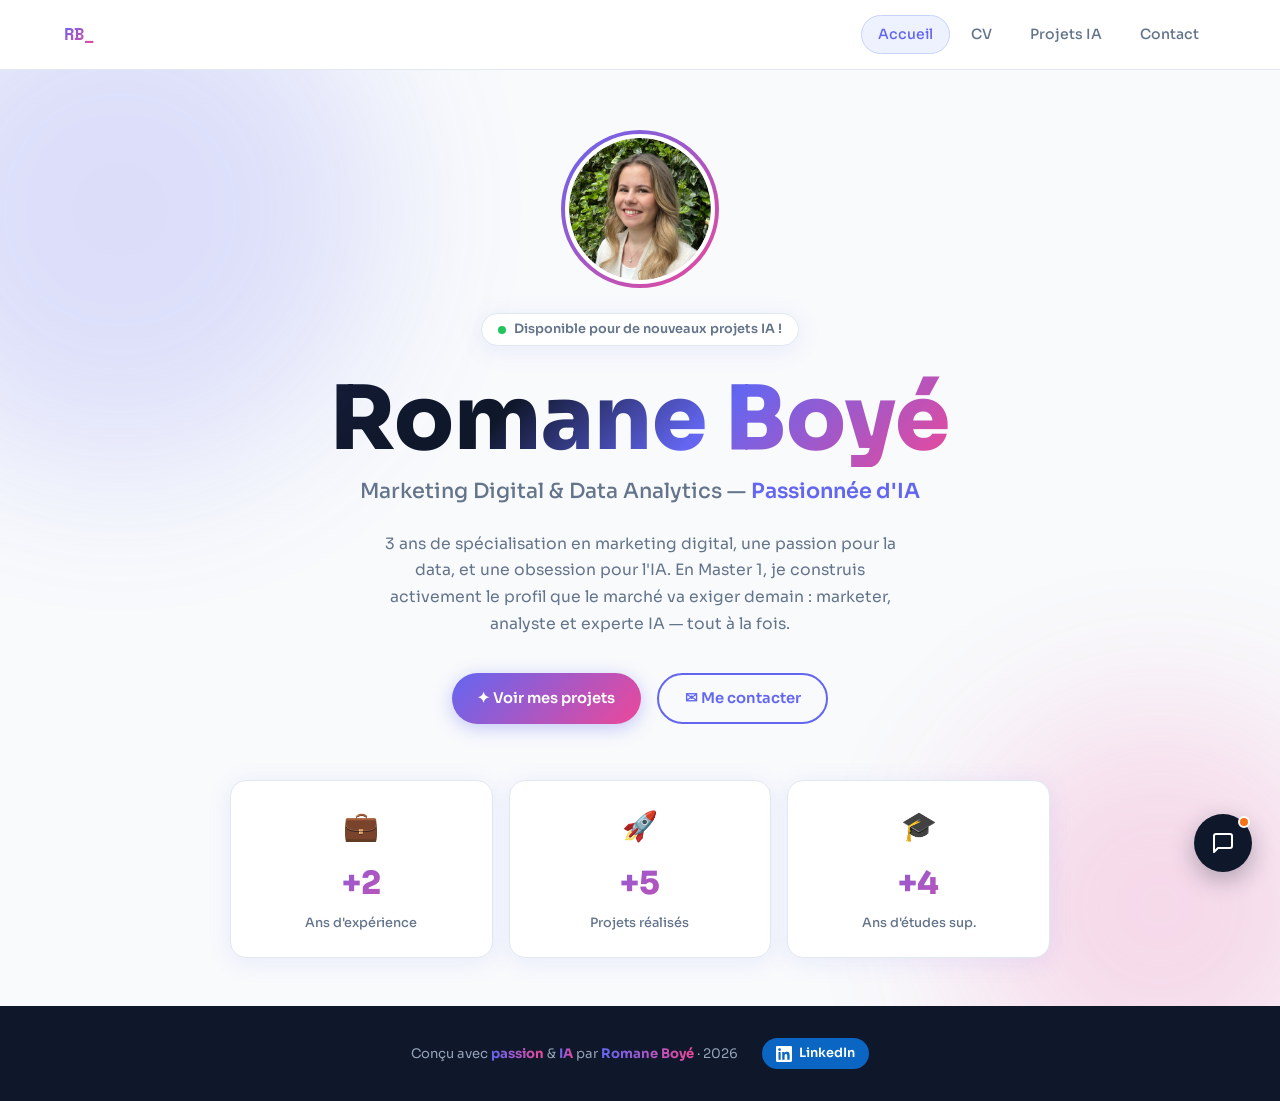
==== index.html @ adb9bcd5 "chatboat" ====
<!DOCTYPE html>
<html lang="fr">
<head>
  <meta charset="UTF-8" />
  <meta name="viewport" content="width=device-width, initial-scale=1.0" />
  <title>Romane Boyé — Accueil</title>

  <!-- ✅ Polices Google Fonts -->
  <link href="https://fonts.googleapis.com/css2?family=Sora:wght@300;400;500;600;700;800&family=Space+Mono:wght@400;700&display=swap" rel="stylesheet" />

  <!-- ✅ Feuille de styles partagée entre toutes les pages -->
  <link rel="stylesheet" href="style.css" />
</head>

<body>

  <nav>
    <a href="index.html" class="nav-logo">RB_</a>
    <ul class="nav-links">
      <li><a href="index.html"   class="active">Accueil</a></li>
      <li><a href="cv.html">CV</a></li>
      <li><a href="projets.html">Projets IA</a></li>
      <li><a href="contact.html">Contact</a></li>
    </ul>
  </nav>

  <main>
    <div class="hero">

      <div class="hero-avatar">
        <div class="hero-avatar-inner">
          <img src="photo_romane_boye.jpg" alt="Photo de Romane Boyé"
               onerror="this.style.display='none';this.nextElementSibling.style.display='flex';"
               onload="this.nextElementSibling.style.display='none';" />
          <div class="hero-avatar-placeholder">
            <span class="placeholder-icon">🧑‍💻</span>
            <span>Ta photo ici</span>
          </div>
        </div>
      </div>

      <div class="hero-pill">
        <span class="dot"></span>
        Disponible pour de nouveaux projets IA !
      </div>

      <h1 class="hero-name">Romane Boyé</h1>

      <p class="hero-role">
        Marketing Digital & Data Analytics —
        <span>Passionnée d'IA</span>
      </p>

      <p class="hero-desc">
        3 ans de spécialisation en marketing digital, une passion 
        pour la data, et une obsession pour l'IA. En Master 1, je 
        construis activement le profil que le marché va exiger demain : 
        marketer, analyste et experte IA — tout à la fois.
      </p>

      <div class="hero-btns">
        <a href="projets.html" class="btn btn-primary">✦ Voir mes projets</a>
        <a href="contact.html" class="btn btn-outline">✉ Me contacter</a>
      </div>

      <div class="stats-grid">

        <a href="cv.html" class="stat-card">
          <span class="stat-icon">💼</span>
          <span class="stat-value">+2</span>
          <span class="stat-label">Ans d'expérience</span>
        </a>

        <a href="projets.html" class="stat-card">
          <span class="stat-icon">🚀</span>
          <span class="stat-value">+5</span>
          <span class="stat-label">Projets réalisés</span>
        </a>

        <a href="cv.html" class="stat-card">
          <span class="stat-icon">🎓</span>
          <span class="stat-value">+4</span>
          <span class="stat-label">Ans d'études sup.</span>
        </a>

      </div>
    </div>
  </main>

  <footer>
    <div class="footer-inner">
      <p class="footer-text">
        Conçu avec <span>passion</span> & <span>IA</span> par <span>Romane Boyé</span> · 2026
      </p>
      <a href="https://www.linkedin.com/in/romane-boye/" target="_blank" class="footer-linkedin">
        <svg xmlns="http://www.w3.org/2000/svg" width="16" height="16" fill="currentColor" viewBox="0 0 24 24">
          <path d="M20.45 20.45h-3.554v-5.57c0-1.328-.025-3.037-1.85-3.037-1.852 0-2.135 1.446-2.135 2.94v5.667H9.357V9h3.414v1.561h.048c.476-.9 1.637-1.85 3.368-1.85 3.6 0 4.267 2.37 4.267 5.455v6.284zM5.337 7.433a2.062 2.062 0 1 1 0-4.124 2.062 2.062 0 0 1 0 4.124zM6.956 20.45H3.714V9h3.242v11.45zM22.225 0H1.771C.792 0 0 .774 0 1.729v20.542C0 23.227.792 24 1.771 24h20.451C23.2 24 24 23.227 24 22.271V1.729C24 .774 23.2 0 22.222 0h.003z"/>
        </svg>
        LinkedIn
      </a>
    </div>
  </footer>

  <!-- ============================================================
       CHATBOT FAQ — Romane Boyé
       ============================================================ -->
  <link href="https://fonts.googleapis.com/css2?family=Syne:wght@400;600;700&family=DM+Sans:ital,wght@0,300;0,400;0,500;1,300&display=swap" rel="stylesheet">

  <button id="chat-toggle" aria-label="Ouvrir le chat">
    <svg id="icon-chat" xmlns="http://www.w3.org/2000/svg" width="24" height="24" viewBox="0 0 24 24" fill="none" stroke="currentColor" stroke-width="2" stroke-linecap="round" stroke-linejoin="round">
      <path d="M21 15a2 2 0 0 1-2 2H7l-4 4V5a2 2 0 0 1 2-2h14a2 2 0 0 1 2 2z"/>
    </svg>
    <svg id="icon-close" xmlns="http://www.w3.org/2000/svg" width="24" height="24" viewBox="0 0 24 24" fill="none" stroke="currentColor" stroke-width="2" stroke-linecap="round" stroke-linejoin="round" style="display:none">
      <line x1="18" y1="6" x2="6" y2="18"/><line x1="6" y1="6" x2="18" y2="18"/>
    </svg>
  </button>

  <div id="chat-window" aria-live="polite">
    <div id="chat-header">
      <div id="chat-avatar">RB</div>
      <div>
        <div id="chat-name">Assistante de Romane</div>
        <div id="chat-status"><span id="status-dot"></span> Disponible</div>
      </div>
    </div>

    <div id="chat-messages">
      <div class="msg bot">
        <div class="bubble">Bonjour 👋 Je suis l'assistante IA de <strong>Romane Boyé</strong>.<br>Pose-moi tes questions sur son parcours, ses compétences ou ses projets !</div>
      </div>
      <div id="suggestions">
        <button class="suggest" onclick="sendSuggestion(this)">Quelles sont ses compétences ?</button>
        <button class="suggest" onclick="sendSuggestion(this)">Quels projets a-t-elle réalisés ?</button>
        <button class="suggest" onclick="sendSuggestion(this)">Est-elle disponible ?</button>
      </div>
    </div>

    <div id="chat-input-area">
      <input id="chat-input" type="text" placeholder="Pose ta question…" autocomplete="off" />
      <button id="send-btn" onclick="sendMessage()">
        <svg xmlns="http://www.w3.org/2000/svg" width="18" height="18" viewBox="0 0 24 24" fill="none" stroke="currentColor" stroke-width="2.5" stroke-linecap="round" stroke-linejoin="round">
          <line x1="22" y1="2" x2="11" y2="13"/><polygon points="22 2 15 22 11 13 2 9 22 2"/>
        </svg>
      </button>
    </div>
  </div>

  <style>
    :root {
      --chat-accent: #0f172a;
      --chat-accent2: #f97316;
      --chat-bg: #ffffff;
      --chat-surface: #f8fafc;
      --chat-border: #e2e8f0;
      --chat-text: #0f172a;
      --chat-muted: #64748b;
      --chat-bot-bubble: #f1f5f9;
      --chat-user-bubble: #0f172a;
      --chat-user-text: #ffffff;
      --chat-shadow: 0 25px 60px rgba(15,23,42,0.15), 0 8px 20px rgba(15,23,42,0.08);
      --chat-radius: 20px;
      --font-display: 'Syne', sans-serif;
      --font-body: 'DM Sans', sans-serif;
    }

    #chat-toggle {
      position: fixed;
      bottom: 28px;
      right: 28px;
      width: 58px;
      height: 58px;
      border-radius: 50%;
      background: var(--chat-accent);
      color: white;
      border: none;
      cursor: pointer;
      display: flex;
      align-items: center;
      justify-content: center;
      box-shadow: 0 8px 25px rgba(15,23,42,0.3);
      z-index: 9998;
      transition: transform 0.3s cubic-bezier(0.34,1.56,0.64,1), box-shadow 0.3s ease;
    }
    #chat-toggle:hover { transform: scale(1.1); box-shadow: 0 12px 35px rgba(15,23,42,0.4); }
    #chat-toggle::after {
      content: '';
      position: absolute;
      width: 12px;
      height: 12px;
      background: var(--chat-accent2);
      border-radius: 50%;
      top: 2px;
      right: 2px;
      border: 2px solid white;
      animation: pulse-dot 2s infinite;
    }
    @keyframes pulse-dot {
      0%, 100% { transform: scale(1); opacity: 1; }
      50% { transform: scale(1.3); opacity: 0.7; }
    }

    #chat-window {
      position: fixed;
      bottom: 100px;
      right: 28px;
      width: 370px;
      max-height: 560px;
      background: var(--chat-bg);
      border-radius: var(--chat-radius);
      box-shadow: var(--chat-shadow);
      display: flex;
      flex-direction: column;
      z-index: 9999;
      border: 1px solid var(--chat-border);
      font-family: var(--font-body);
      overflow: hidden;
      transform: scale(0.85) translateY(20px);
      opacity: 0;
      pointer-events: none;
      transition: transform 0.35s cubic-bezier(0.34,1.56,0.64,1), opacity 0.25s ease;
      transform-origin: bottom right;
    }
    #chat-window.open { transform: scale(1) translateY(0); opacity: 1; pointer-events: all; }

    #chat-header {
      background: var(--chat-accent);
      color: white;
      padding: 16px 20px;
      display: flex;
      align-items: center;
      gap: 12px;
      flex-shrink: 0;
    }
    #chat-avatar {
      width: 40px;
      height: 40px;
      background: var(--chat-accent2);
      border-radius: 12px;
      display: flex;
      align-items: center;
      justify-content: center;
      font-size: 13px;
      font-family: var(--font-display);
      font-weight: 700;
      flex-shrink: 0;
      letter-spacing: 0.05em;
    }
    #chat-name { font-family: var(--font-display); font-weight: 600; font-size: 15px; }
    #chat-status { font-size: 12px; opacity: 0.75; display: flex; align-items: center; gap: 5px; font-weight: 300; }
    #status-dot { width: 7px; height: 7px; background: #4ade80; border-radius: 50%; display: inline-block; animation: pulse-dot 2s infinite; }

    #chat-messages {
      flex: 1;
      overflow-y: auto;
      padding: 20px 16px 12px;
      display: flex;
      flex-direction: column;
      gap: 10px;
      scroll-behavior: smooth;
    }
    #chat-messages::-webkit-scrollbar { width: 4px; }
    #chat-messages::-webkit-scrollbar-thumb { background: var(--chat-border); border-radius: 4px; }

    .msg { display: flex; }
    .msg.bot { justify-content: flex-start; }
    .msg.user { justify-content: flex-end; }

    .bubble {
      max-width: 82%;
      padding: 11px 15px;
      border-radius: 16px;
      font-size: 14px;
      line-height: 1.55;
      animation: bubble-in 0.3s cubic-bezier(0.34,1.56,0.64,1);
    }
    @keyframes bubble-in {
      from { transform: scale(0.8) translateY(8px); opacity: 0; }
      to { transform: scale(1) translateY(0); opacity: 1; }
    }
    .msg.bot .bubble { background: var(--chat-bot-bubble); color: var(--chat-text); border-bottom-left-radius: 4px; }
    .msg.user .bubble { background: var(--chat-user-bubble); color: var(--chat-user-text); border-bottom-right-radius: 4px; }

    .typing-bubble { display: flex; gap: 5px; padding: 14px 16px; align-items: center; }
    .typing-bubble span { width: 7px; height: 7px; background: var(--chat-muted); border-radius: 50%; animation: typing 1.2s infinite; }
    .typing-bubble span:nth-child(2) { animation-delay: 0.2s; }
    .typing-bubble span:nth-child(3) { animation-delay: 0.4s; }
    @keyframes typing {
      0%, 60%, 100% { transform: translateY(0); opacity: 0.4; }
      30% { transform: translateY(-6px); opacity: 1; }
    }

    #suggestions { display: flex; flex-wrap: wrap; gap: 7px; margin-top: 4px; }
    .suggest {
      background: white;
      border: 1.5px solid var(--chat-border);
      color: var(--chat-text);
      padding: 7px 13px;
      border-radius: 20px;
      font-size: 12.5px;
      font-family: var(--font-body);
      cursor: pointer;
      transition: all 0.2s ease;
      font-weight: 500;
    }
    .suggest:hover { border-color: var(--chat-accent); background: var(--chat-accent); color: white; transform: translateY(-1px); }

    #chat-input-area {
      padding: 12px 14px;
      border-top: 1px solid var(--chat-border);
      display: flex;
      gap: 8px;
      align-items: center;
      background: var(--chat-bg);
      flex-shrink: 0;
    }
    #chat-input {
      flex: 1;
      border: 1.5px solid var(--chat-border);
      border-radius: 12px;
      padding: 10px 14px;
      font-size: 14px;
      font-family: var(--font-body);
      color: var(--chat-text);
      background: var(--chat-surface);
      outline: none;
      transition: border-color 0.2s;
    }
    #chat-input:focus { border-color: var(--chat-accent); background: white; }
    #chat-input::placeholder { color: var(--chat-muted); }

    #send-btn {
      width: 40px;
      height: 40px;
      background: var(--chat-accent);
      color: white;
      border: none;
      border-radius: 12px;
      cursor: pointer;
      display: flex;
      align-items: center;
      justify-content: center;
      flex-shrink: 0;
      transition: background 0.2s, transform 0.15s;
    }
    #send-btn:hover { background: #1e293b; transform: scale(1.05); }
    #send-btn:disabled { background: var(--chat-border); cursor: not-allowed; transform: none; }

    @media (max-width: 420px) {
      #chat-window { width: calc(100vw - 24px); right: 12px; bottom: 90px; }
      #chat-toggle { right: 16px; bottom: 16px; }
    }
  </style>

  <script>
    // ⚙️ Remplace par ton URL Vercel après déploiement
    const API_URL = 'portfolio-chatbot-8yw6e07si-romaneboyes-projects.vercel.app/api/chat';

    const toggle = document.getElementById('chat-toggle');
    const chatWindow = document.getElementById('chat-window');
    const iconChat = document.getElementById('icon-chat');
    const iconClose = document.getElementById('icon-close');
    const input = document.getElementById('chat-input');
    const sendBtn = document.getElementById('send-btn');
    const messages = document.getElementById('chat-messages');

    toggle.addEventListener('click', () => {
      chatWindow.classList.toggle('open');
      const isOpen = chatWindow.classList.contains('open');
      iconChat.style.display = isOpen ? 'none' : 'block';
      iconClose.style.display = isOpen ? 'block' : 'none';
      if (isOpen) setTimeout(() => input.focus(), 300);
    });

    input.addEventListener('keydown', e => { if (e.key === 'Enter' && !e.shiftKey) sendMessage(); });

    function sendSuggestion(btn) {
      input.value = btn.textContent;
      document.getElementById('suggestions').remove();
      sendMessage();
    }

    function addMessage(text, role) {
      const div = document.createElement('div');
      div.className = `msg ${role}`;
      const bubble = document.createElement('div');
      bubble.className = 'bubble';
      bubble.innerHTML = text;
      div.appendChild(bubble);
      messages.appendChild(div);
      messages.scrollTop = messages.scrollHeight;
    }

    function showTyping() {
      const div = document.createElement('div');
      div.className = 'msg bot';
      div.id = 'typing-indicator';
      div.innerHTML = `<div class="bubble typing-bubble"><span></span><span></span><span></span></div>`;
      messages.appendChild(div);
      messages.scrollTop = messages.scrollHeight;
    }

    function removeTyping() {
      const t = document.getElementById('typing-indicator');
      if (t) t.remove();
    }

    async function sendMessage() {
      const text = input.value.trim();
      if (!text) return;
      addMessage(text, 'user');
      input.value = '';
      sendBtn.disabled = true;
      showTyping();

      try {
        const res = await fetch(API_URL, {
          method: 'POST',
          headers: { 'Content-Type': 'application/json' },
          body: JSON.stringify({ message: text })
        });
        const data = await res.json();
        removeTyping();
        addMessage(data.reply || "Désolée, une erreur s'est produite.", 'bot');
      } catch (err) {
        removeTyping();
        addMessage("Impossible de me connecter pour l'instant 🙏", 'bot');
      }

      sendBtn.disabled = false;
      input.focus();
    }
  </script>

</body>
</html>
---- style.css ----
/* ============================================================
   style.css — Feuille de styles partagée entre toutes les pages
   Importée via <link rel="stylesheet" href="style.css"> dans chaque HTML
   ============================================================ */

/* ── VARIABLES ── */
:root {
  --indigo:      #6366f1;
  --indigo-dark: #4f46e5;
  --pink:        #ec4899;
  --pink-light:  #f9a8d4;
  --bg:          #f8fafc;
  --bg-card:     #ffffff;
  --text:        #0f172a;
  --text-muted:  #64748b;
  --border:      #e2e8f0;
  --radius:      16px;
  --shadow:      0 4px 24px rgba(99,102,241,.10);
  --shadow-hover:0 12px 40px rgba(99,102,241,.22);
  --font:        'Sora', sans-serif;
  --font-mono:   'Space Mono', monospace;
  --nav-h:       70px;
}

/* ── RESET & BASE ── */
*, *::before, *::after { box-sizing: border-box; margin: 0; padding: 0; }
html { scroll-behavior: smooth; }
body {
  font-family: var(--font);
  background: var(--bg);
  color: var(--text);
  line-height: 1.6;
  overflow-x: hidden;
  padding-top: var(--nav-h); /* Compense la nav fixe */
}

/* ── ANIMATION D'ENTRÉE ── */
@keyframes fadeIn {
  from { opacity: 0; transform: translateY(14px); }
  to   { opacity: 1; transform: translateY(0); }
}
main { animation: fadeIn .45s ease; }

/* ── NAVIGATION FIXE ──
   La même nav est copiée dans chaque page HTML.
   Le lien actif est marqué avec class="active" dans chaque fichier. */
nav {
  position: fixed;
  top: 0; left: 0; right: 0;
  height: var(--nav-h);
  background: rgba(255,255,255,.92);
  backdrop-filter: blur(18px);
  border-bottom: 1px solid var(--border);
  z-index: 1000;
  display: flex;
  align-items: center;
  justify-content: space-between;
  padding: 0 clamp(1rem, 5vw, 4rem);
  gap: 1rem;
}

.nav-logo {
  font-family: var(--font-mono);
  font-weight: 700;
  font-size: 1.05rem;
  background: linear-gradient(135deg, var(--indigo), var(--pink));
  -webkit-background-clip: text;
  -webkit-text-fill-color: transparent;
  background-clip: text;
  white-space: nowrap;
  text-decoration: none;
}

.nav-links {
  display: flex;
  gap: .25rem;
  list-style: none;
  flex-wrap: wrap;
}

.nav-links a {
  display: block;
  padding: .45rem 1rem;
  border-radius: 50px;
  font-size: .88rem;
  font-weight: 500;
  color: var(--text-muted);
  text-decoration: none;
  transition: all .25s ease;
  border: 1.5px solid transparent;
}
.nav-links a:hover,
.nav-links a.active {
  color: var(--indigo);
  background: #eef2ff;
  border-color: #c7d2fe;
}

/* ── UTILITAIRES COMMUNS ── */
.container {
  max-width: 1100px;
  margin: 0 auto;
  padding: 0 clamp(1rem, 4vw, 2rem);
}

.section-title {
  font-size: clamp(1.8rem, 4vw, 2.6rem);
  font-weight: 800;
  text-align: center;
  margin-bottom: .6rem;
  background: linear-gradient(135deg, var(--text) 40%, var(--indigo));
  -webkit-background-clip: text;
  -webkit-text-fill-color: transparent;
  background-clip: text;
}

.section-subtitle {
  text-align: center;
  color: var(--text-muted);
  font-size: 1rem;
  margin-bottom: 3rem;
}

/* En-tête de page (CV, Projets, Contact) */
.page-header {
  background: linear-gradient(135deg, #eef2ff 0%, #fdf2f8 100%);
  padding: 3.5rem 1.5rem 3rem;
  text-align: center;
  border-bottom: 1px solid var(--border);
}

/* ── BADGES ── */
.badge {
  display: inline-block;
  padding: .25rem .75rem;
  border-radius: 50px;
  font-size: .75rem;
  font-weight: 600;
  letter-spacing: .03em;
}
.badge-indigo { background: #eef2ff; color: var(--indigo); }
.badge-pink   { background: #fdf2f8; color: var(--pink);   }
.badge-green  { background: #f0fdf4; color: #16a34a;       }
.badge-orange { background: #fff7ed; color: #ea580c;       }
.badge-teal   { background: #f0fdfa; color: #0d9488;       }
.badge-purple { background: #faf5ff; color: #9333ea;       }

/* ── BOUTONS ── */
.btn {
  display: inline-flex;
  align-items: center;
  gap: .5rem;
  padding: .75rem 1.6rem;
  border-radius: 50px;
  font-family: var(--font);
  font-size: .92rem;
  font-weight: 600;
  text-decoration: none;
  cursor: pointer;
  transition: all .28s ease;
  border: none;
}
.btn-primary {
  background: linear-gradient(135deg, var(--indigo), var(--pink));
  color: #fff;
  box-shadow: 0 4px 18px rgba(99,102,241,.35);
}
.btn-primary:hover {
  transform: translateY(-2px);
  box-shadow: 0 8px 28px rgba(99,102,241,.45);
}
.btn-outline {
  background: transparent;
  color: var(--indigo);
  border: 2px solid var(--indigo);
}
.btn-outline:hover {
  background: var(--indigo);
  color: #fff;
  transform: translateY(-2px);
}

/* ── FOOTER ── */
footer {
  background: var(--text);
  color: #94a3b8;
  text-align: center;
  padding: 2rem 1.5rem;
  font-size: .82rem;
  margin-top: 0;
}

.footer-inner {
  display: flex;
  align-items: center;
  justify-content: center;
  gap: 1.5rem;
  flex-wrap: wrap;
}

.footer-text span {
  background: linear-gradient(90deg, var(--indigo), var(--pink));
  -webkit-background-clip: text;
  -webkit-text-fill-color: transparent;
  background-clip: text;
  font-weight: 700;
}

.footer-linkedin {
  display: inline-flex;
  align-items: center;
  gap: .4rem;
  color: #fff;
  background: #0a66c2;
  padding: .35rem .9rem;
  border-radius: 50px;
  text-decoration: none;
  font-weight: 600;
  font-size: .8rem;
  transition: opacity .2s, transform .2s;
}
.footer-linkedin:hover {
  opacity: .85;
  transform: translateY(-2px);
}

/* ── RESPONSIVE MOBILE ── */
@media (max-width: 600px) {
  .nav-logo { font-size: .9rem; }
  .nav-links a { padding: .4rem .65rem; font-size: .8rem; }
}


/* ============================================================
   STYLES SPÉCIFIQUES — PAGE ACCUEIL
   ============================================================ */

/* Section hero principale */
.hero {
  min-height: calc(100vh - var(--nav-h));
  display: flex;
  flex-direction: column;
  justify-content: center;
  align-items: center;
  text-align: center;
  padding: 4rem 1.5rem 3rem;
  position: relative;
  overflow: hidden;
}

/* Blobs de fond */
.hero::before, .hero::after {
  content: '';
  position: absolute;
  border-radius: 50%;
  filter: blur(80px);
  opacity: .18;
  pointer-events: none;
}
.hero::before {
  width: 520px; height: 520px;
  background: var(--indigo);
  top: -120px; left: -140px;
}
.hero::after {
  width: 400px; height: 400px;
  background: var(--pink);
  bottom: -100px; right: -80px;
}

/* Photo de profil */
.hero-avatar {
  position: relative;
  width: 150px; height: 150px;
  margin-bottom: 1.8rem;
}
.hero-avatar::before {
  content: '';
  position: absolute;
  inset: -4px;
  border-radius: 50%;
  background: linear-gradient(135deg, var(--indigo), var(--pink), var(--indigo));
  background-size: 200% 200%;
  animation: rotateGrad 4s linear infinite;
  z-index: 0;
}
@keyframes rotateGrad {
  0%   { background-position: 0% 50%; }
  50%  { background-position: 100% 50%; }
  100% { background-position: 0% 50%; }
}
.hero-avatar-inner {
  position: relative;
  width: 100%; height: 100%;
  border-radius: 50%;
  overflow: hidden;
  border: 4px solid #fff;
  z-index: 1;
  background: linear-gradient(135deg, #eef2ff, #fdf2f8);
  display: flex;
  align-items: center;
  justify-content: center;
}
.hero-avatar-inner img {
  width: 100%; height: 100%;
  object-fit: cover;
  border-radius: 50%;
}
.hero-avatar-placeholder {
  display: flex;
  flex-direction: column;
  align-items: center;
  justify-content: center;
  gap: .3rem;
  color: var(--text-muted);
  font-size: .72rem;
  font-weight: 600;
  text-align: center;
  padding: .5rem;
  pointer-events: none;
}
.hero-avatar-placeholder .placeholder-icon { font-size: 2.4rem; display: block; }

/* Pill disponibilité */
.hero-pill {
  display: inline-flex;
  align-items: center;
  gap: .5rem;
  background: #fff;
  border: 1.5px solid var(--border);
  border-radius: 50px;
  padding: .35rem 1rem;
  font-size: .8rem;
  font-weight: 600;
  color: var(--text-muted);
  margin-bottom: 1.6rem;
  box-shadow: var(--shadow);
}
.hero-pill .dot {
  width: 8px; height: 8px;
  border-radius: 50%;
  background: #22c55e;
  animation: pulse 2s infinite;
}
@keyframes pulse {
  0%,100% { box-shadow: 0 0 0 0 rgba(34,197,94,.4); }
  50%      { box-shadow: 0 0 0 6px rgba(34,197,94,0); }
}

/* Titre, rôle, description */
.hero-name {
  font-size: clamp(2.8rem, 8vw, 5.5rem);
  font-weight: 800;
  line-height: 1.08;
  margin-bottom: .5rem;
  background: linear-gradient(135deg, var(--text) 30%, var(--indigo) 60%, var(--pink) 100%);
  -webkit-background-clip: text;
  -webkit-text-fill-color: transparent;
  background-clip: text;
}
.hero-role {
  font-size: clamp(1rem, 2.5vw, 1.3rem);
  font-weight: 500;
  color: var(--text-muted);
  margin-bottom: 1.4rem;
}
.hero-role span { color: var(--indigo); font-weight: 600; }
.hero-desc {
  max-width: 540px;
  font-size: .98rem;
  color: var(--text-muted);
  margin-bottom: 2.2rem;
  line-height: 1.7;
}
.hero-btns {
  display: flex;
  gap: 1rem;
  flex-wrap: wrap;
  justify-content: center;
  margin-bottom: 3.5rem;
}
@media (max-width: 600px) { .hero-btns { flex-direction: column; align-items: center; } }

/* Cartes statistiques */
.stats-grid {
  display: grid;
  grid-template-columns: repeat(auto-fit, minmax(170px, 1fr));
  gap: 1rem;
  width: 100%;
  max-width: 820px;
  position: relative;
  z-index: 1;
}
.stat-card {
  background: var(--bg-card);
  border: 1px solid var(--border);
  border-radius: var(--radius);
  padding: 1.4rem 1.2rem;
  text-align: center;
  box-shadow: var(--shadow);
  transition: transform .28s ease, box-shadow .28s ease;
}
.stat-card:hover { transform: translateY(-5px); box-shadow: var(--shadow-hover); }
.stat-icon  { font-size: 1.8rem; margin-bottom: .5rem; display: block; }
.stat-value {
  font-size: 2rem;
  font-weight: 800;
  background: linear-gradient(135deg, var(--indigo), var(--pink));
  -webkit-background-clip: text;
  -webkit-text-fill-color: transparent;
  background-clip: text;
  display: block;
}
.stat-label { font-size: .8rem; color: var(--text-muted); margin-top: .2rem; font-weight: 500; }


/* ============================================================
   STYLES SPÉCIFIQUES — PAGE CV
   ============================================================ */
.cv-grid {
  display: grid;
  grid-template-columns: 1fr 1fr;
  gap: 2.5rem;
  margin-top: 3rem;
  padding-bottom: 4rem;
}
@media (max-width: 768px) { .cv-grid { grid-template-columns: 1fr; } }

.cv-block-title {
  font-size: 1.15rem;
  font-weight: 700;
  margin-bottom: 1.2rem;
  display: flex;
  align-items: center;
  gap: .5rem;
}

/* Étiquettes d'expérience */
.exp-item {
  background: var(--bg-card);
  border: 1px solid var(--border);
  border-left: 4px solid var(--indigo);
  border-radius: var(--radius);
  padding: 1.4rem;
  margin-bottom: 1rem;
  box-shadow: var(--shadow);
  transition: transform .25s, box-shadow .25s;
}
.exp-item:hover { transform: translateX(4px); box-shadow: var(--shadow-hover); }
.exp-item.pink  { border-left-color: var(--pink); }
.exp-item.teal   { border-left-color: #0d9488; }
.exp-item.purple { border-left-color: #9333ea; }

.exp-header {
  display: flex;
  justify-content: space-between;
  align-items: flex-start;
  gap: .5rem;
  flex-wrap: wrap;
  margin-bottom: .5rem;
}
.exp-title   { font-size: 1rem; font-weight: 700; }
.exp-company { font-size: .85rem; color: var(--text-muted); margin-bottom: .4rem; }
.exp-desc    { font-size: .85rem; color: var(--text-muted); line-height: 1.6; }

/* Catégories de compétences */
.skill-category {
  margin-bottom: 1.2rem;
  background: var(--bg-card);
  border: 1px solid var(--border);
  border-radius: var(--radius);
  padding: 1rem 1.2rem;
  box-shadow: var(--shadow);
}

.skill-category-title {
  font-size: .82rem;
  font-weight: 700;
  color: var(--text-muted);
  text-transform: uppercase;
  letter-spacing: .06em;
  margin-bottom: .7rem;
}

/* Les petites étiquettes de compétences */
.skill-tags {
  display: flex;
  flex-wrap: wrap;
  gap: .4rem;
}

.skill-tag {
  background: linear-gradient(135deg, #eef2ff, #fdf2f8);
  border: 1px solid #c7d2fe;
  color: var(--indigo);
  font-size: .78rem;
  font-weight: 600;
  padding: .3rem .75rem;
  border-radius: 50px;
}
@keyframes growBar { from { width: 0 !important; } }

/* Badges technologies */
.tech-badges { display: flex; flex-wrap: wrap; gap: .5rem; margin-top: .5rem; }

/* Formation */
.edu-item {
  background: linear-gradient(135deg, #eef2ff, #fdf2f8);
  border: 1px solid #c7d2fe;
  border-radius: var(--radius);
  padding: 1.3rem;
  margin-bottom: 1rem;
}
.edu-degree { font-weight: 700; font-size: .98rem; }
.edu-school { color: var(--indigo); font-size: .88rem; font-weight: 600; margin: .2rem 0; }
.edu-year   { font-size: .8rem; color: var(--text-muted); }
.edu-desc {
  font-size: .82rem;
  color: var(--black);
  margin-top: .4rem;
}
.edu-alternance {
  font-size: .82rem;
  color: var(--text-muted);
  margin-top: .3rem;
  font-weight: 600;
}


/* ============================================================
   STYLES SPÉCIFIQUES — PAGE PROJETS IA
   ============================================================ */
.projects-grid {
  display: grid;
  grid-template-columns: repeat(auto-fill, minmax(300px, 1fr));
  gap: 1.5rem;
  margin-top: 3rem;
  padding-bottom: 4rem;
}

.project-card {
  background: var(--bg-card);
  border: 1px solid var(--border);
  border-radius: var(--radius);
  padding: 1.8rem;
  box-shadow: var(--shadow);
  transition: transform .3s ease, box-shadow .3s ease;
  display: flex;
  flex-direction: column;
  gap: .8rem;
  position: relative;
  overflow: hidden;
}
.project-card::before {
  content: '';
  position: absolute;
  top: 0; left: 0; right: 0;
  height: 3px;
  background: linear-gradient(90deg, var(--indigo), var(--pink));
  opacity: 0;
  transition: opacity .3s;
}
.project-card:hover { transform: translateY(-6px); box-shadow: var(--shadow-hover); }
.project-card:hover::before { opacity: 1; }

.project-emoji {
  width: 58px; height: 58px;
  border-radius: 14px;
  display: flex; align-items: center; justify-content: center;
  font-size: 1.8rem;
  background: linear-gradient(135deg, #eef2ff, #fdf2f8);
  border: 1px solid #c7d2fe;
}
.project-title  { font-size: 1.08rem; font-weight: 700; }
.project-desc   { font-size: .85rem; color: var(--text-muted); line-height: 1.65; flex: 1; }
.project-footer { display: flex; justify-content: space-between; align-items: center; margin-top: .3rem; }
.project-tech   { font-size: .78rem; color: var(--text-muted); }


/* ============================================================
   STYLES SPÉCIFIQUES — PAGE CONTACT
   ============================================================ */
.contact-grid {
  display: grid;
  grid-template-columns: 1fr 1.5fr;
  gap: 2.5rem;
  margin-top: 3rem;
  padding-bottom: 4rem;
  align-items: start;
}
@media (max-width: 768px) { .contact-grid { grid-template-columns: 1fr; } }

.contact-info-card {
  background: var(--bg-card);
  border: 1px solid var(--border);
  border-radius: var(--radius);
  padding: 1.5rem;
  box-shadow: var(--shadow);
  display: flex;
  align-items: flex-start;
  gap: 1rem;
  margin-bottom: 1rem;
  transition: transform .25s, box-shadow .25s;
}
.contact-info-card:hover { transform: translateX(4px); box-shadow: var(--shadow-hover); }

.contact-icon {
  width: 44px; height: 44px;
  border-radius: 12px;
  display: flex; align-items: center; justify-content: center;
  font-size: 1.2rem;
  flex-shrink: 0;
}
.contact-icon-indigo { background: #eef2ff; }
.contact-icon-pink   { background: #fdf2f8; }
.contact-icon-green  { background: #f0fdf4; }

.contact-label { font-size: .78rem; color: var(--text-muted); font-weight: 600; text-transform: uppercase; letter-spacing: .06em; }
.contact-value { font-size: .95rem; font-weight: 600; margin-top: .1rem; }

.social-links {
  margin-top: 1.5rem;
  margin-bottom: 2rem;
  display: flex;
  justify-content: center;
  gap: .6rem;
  flex-wrap: wrap;
}

.social-links .footer-linkedin {
  padding: .7rem 1.8rem;
  font-size: .95rem;
}

/* Formulaire */
.form-card {
  background: var(--bg-card);
  border: 1px solid var(--border);
  border-radius: var(--radius);
  padding: 2rem;
  box-shadow: var(--shadow);
}
.form-group { margin-bottom: 1.2rem; }
.form-group label {
  display: block;
  font-size: .85rem;
  font-weight: 600;
  margin-bottom: .45rem;
  color: var(--text);
}
.form-group input,
.form-group textarea {
  width: 100%;
  padding: .75rem 1rem;
  border: 1.5px solid var(--border);
  border-radius: 10px;
  font-family: var(--font);
  font-size: .9rem;
  background: var(--bg);
  color: var(--text);
  transition: border-color .2s, box-shadow .2s;
  outline: none;
  resize: vertical;
}
.form-group input:focus,
.form-group textarea:focus {
  border-color: var(--indigo);
  box-shadow: 0 0 0 3px rgba(99,102,241,.12);
}
.form-group textarea { min-height: 130px; }
.form-row { display: grid; grid-template-columns: 1fr 1fr; gap: 1rem; }
@media (max-width: 480px) { .form-row { grid-template-columns: 1fr; } }

.btn-submit {
  width: 100%;
  padding: .9rem;
  border-radius: 50px;
  background: linear-gradient(135deg, var(--indigo), var(--pink));
  color: #fff;
  font-family: var(--font);
  font-size: .95rem;
  font-weight: 700;
  border: none;
  cursor: pointer;
  box-shadow: 0 4px 18px rgba(99,102,241,.3);
  transition: transform .25s, box-shadow .25s;
  margin-top: .5rem;
}
.btn-submit:hover {
  transform: translateY(-2px);
  box-shadow: 0 8px 28px rgba(99,102,241,.4);
}

a.stat-card {
  display: block;
  text-decoration: none;
  color: inherit;
  cursor: pointer;
}
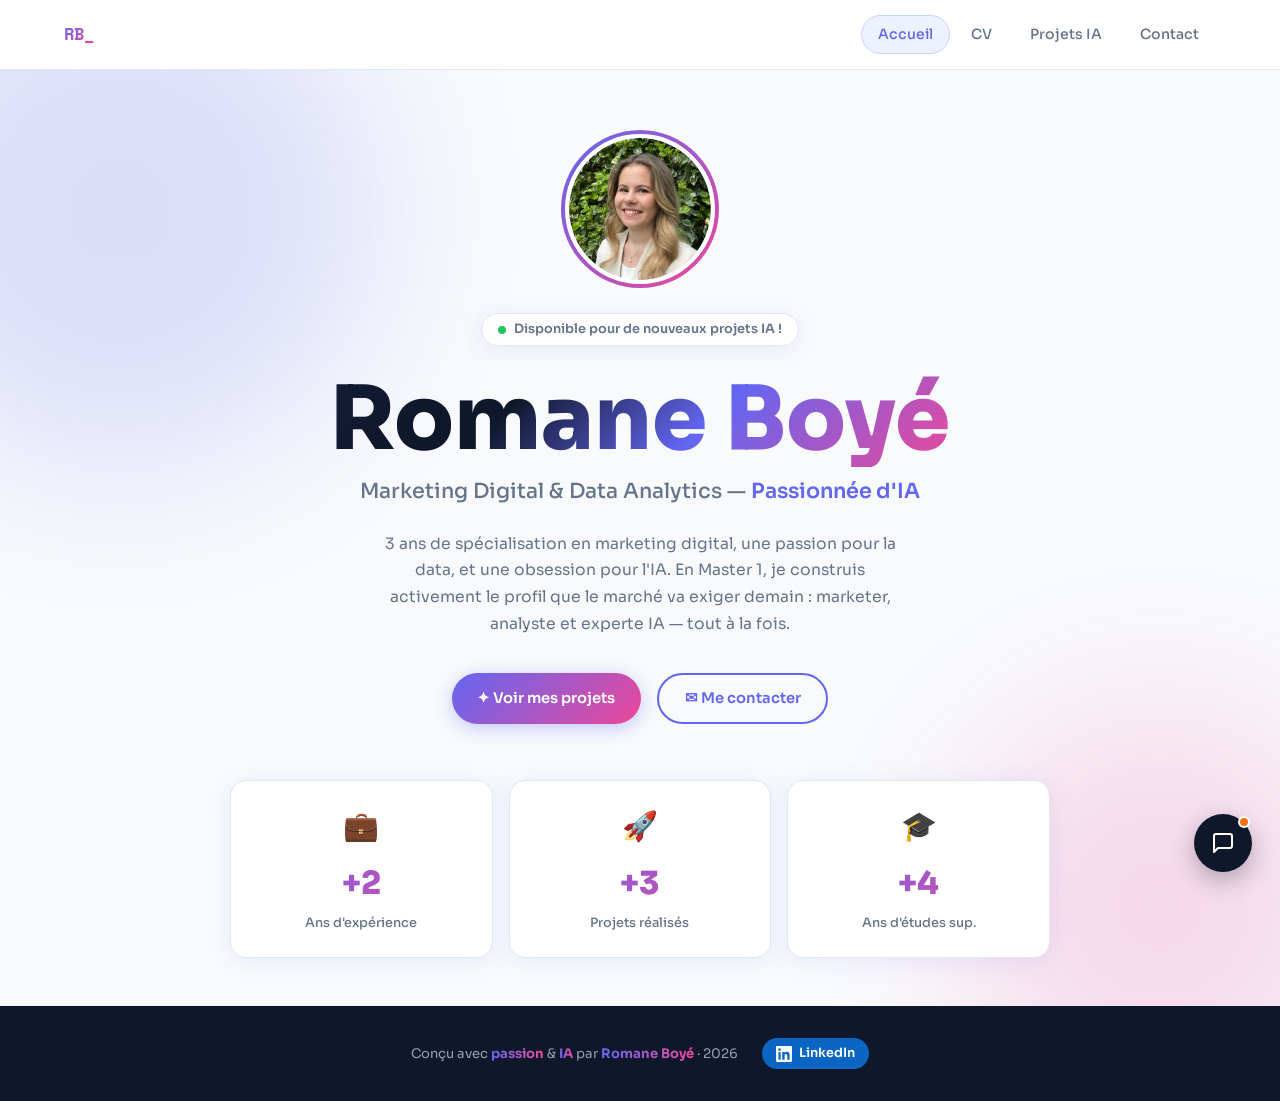
==== commit 37f790a4: "projets" ====
--- a/index.html
+++ b/index.html
@@ -73,7 +73,7 @@
 
         <a href="projets.html" class="stat-card">
           <span class="stat-icon">🚀</span>
-          <span class="stat-value">+5</span>
+          <span class="stat-value">+3</span>
           <span class="stat-label">Projets réalisés</span>
         </a>
 
@@ -353,7 +353,7 @@
 
   <script>
     // ⚙️ Remplace par ton URL Vercel après déploiement
-    const API_URL = 'portfolio-chatbot-8yw6e07si-romaneboyes-projects.vercel.app/api/chat';
+const API_URL = 'https://portfolio-chatbot-api-one.vercel.app/api/chat';
 
     const toggle = document.getElementById('chat-toggle');
     const chatWindow = document.getElementById('chat-window');
--- a/style.css
+++ b/style.css
@@ -574,7 +574,7 @@
 .project-title  { font-size: 1.08rem; font-weight: 700; }
 .project-desc   { font-size: .85rem; color: var(--text-muted); line-height: 1.65; flex: 1; }
 .project-footer { display: flex; justify-content: space-between; align-items: center; margin-top: .3rem; }
-.project-tech   { font-size: .78rem; color: var(--text-muted); }
+.project-tech   { font-size: .78rem; color: var(--text-muted); text-align: right; flex: 1; }
 
 
 /* ============================================================
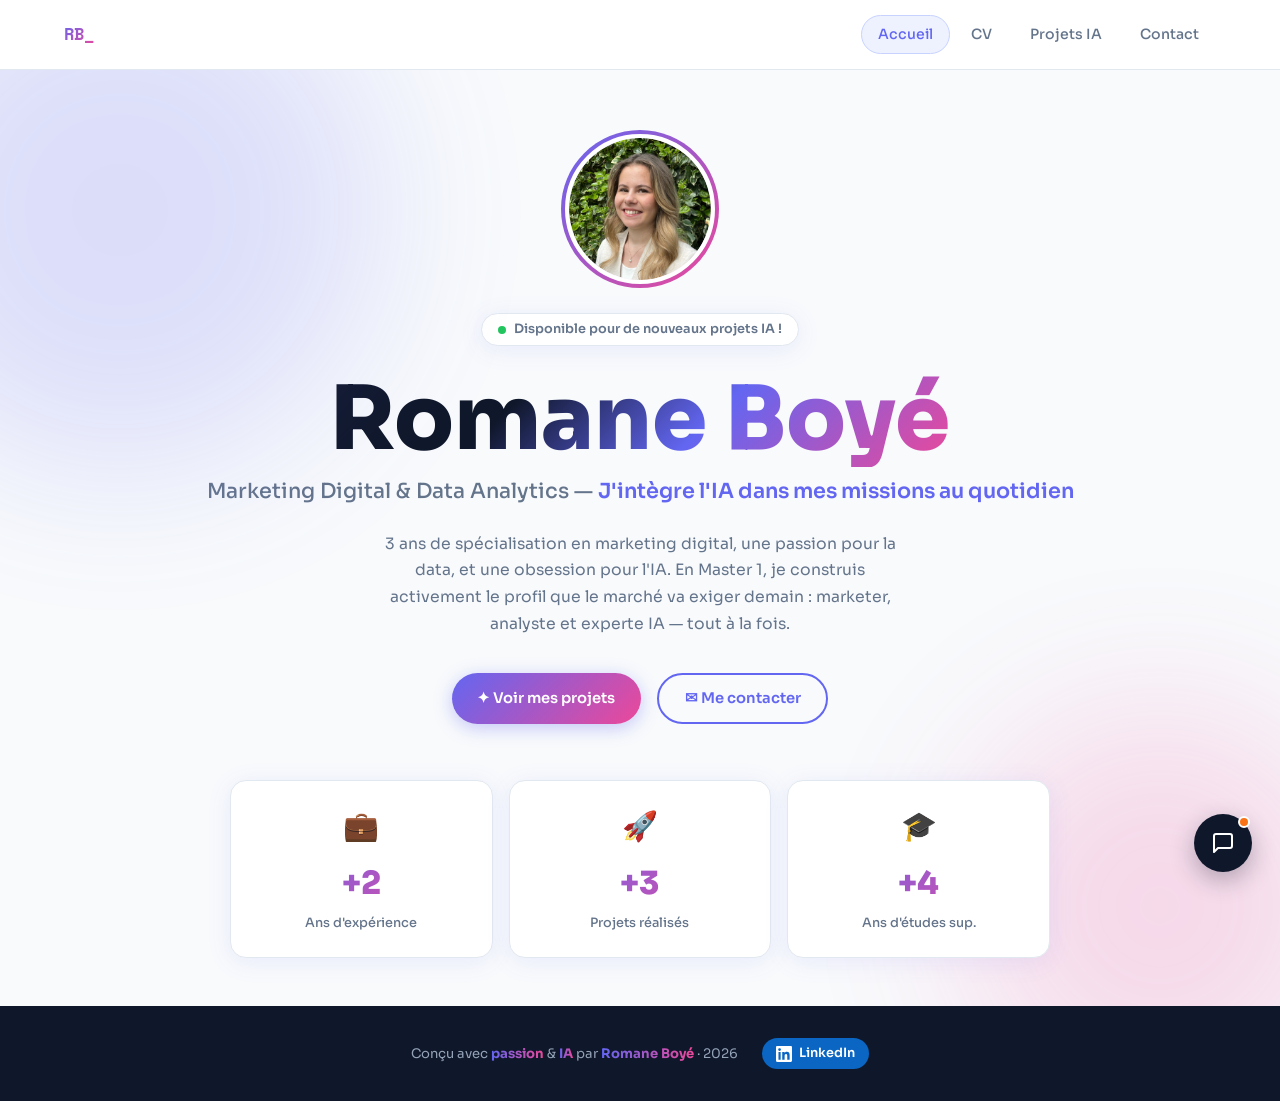
==== commit 9c2b3352: "Mise à jour sous-titre accueil" ====
--- a/index.html
+++ b/index.html
@@ -48,7 +48,7 @@
 
       <p class="hero-role">
         Marketing Digital & Data Analytics —
-        <span>Passionnée d'IA</span>
+        <span>J'intègre l'IA dans mes missions au quotidien</span>
       </p>
 
       <p class="hero-desc">
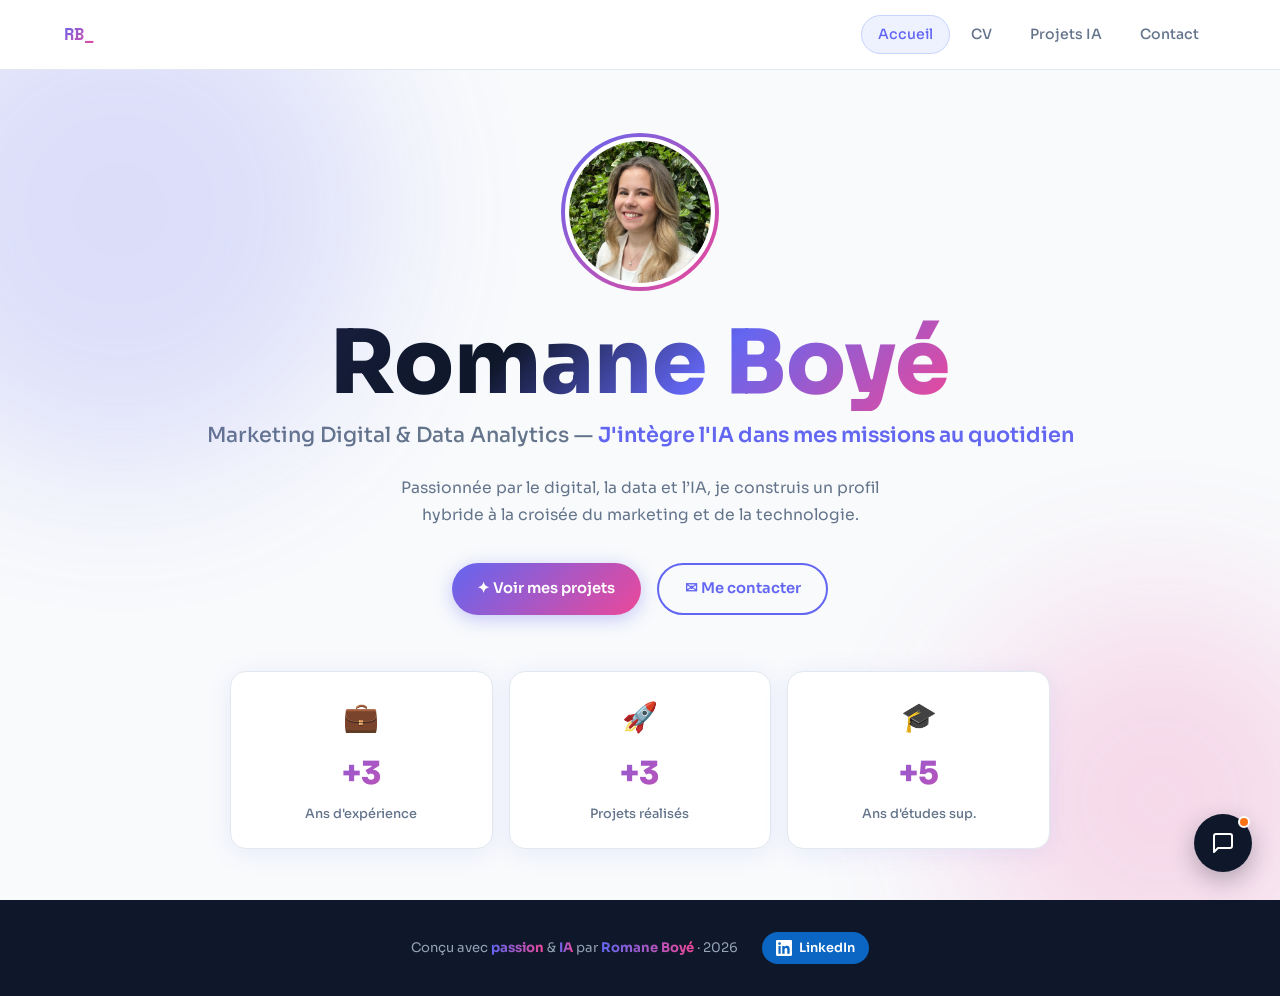
==== commit bc2b83ac: "r" ====
--- a/index.html
+++ b/index.html
@@ -39,11 +39,6 @@
         </div>
       </div>
 
-      <div class="hero-pill">
-        <span class="dot"></span>
-        Disponible pour de nouveaux projets IA !
-      </div>
-
       <h1 class="hero-name">Romane Boyé</h1>
 
       <p class="hero-role">
@@ -52,10 +47,10 @@
       </p>
 
       <p class="hero-desc">
-        3 ans de spécialisation en marketing digital, une passion 
-        pour la data, et une obsession pour l'IA. En Master 1, je 
-        construis activement le profil que le marché va exiger demain : 
-        marketer, analyste et experte IA — tout à la fois.
+Passionnée par le digital, la data et l’IA, je construis un profil 
+hybride à la croisée du marketing et de la technologie.
+
+
       </p>
 
       <div class="hero-btns">
@@ -67,7 +62,7 @@
 
         <a href="cv.html" class="stat-card">
           <span class="stat-icon">💼</span>
-          <span class="stat-value">+2</span>
+          <span class="stat-value">+3</span>
           <span class="stat-label">Ans d'expérience</span>
         </a>
 
@@ -79,7 +74,7 @@
 
         <a href="cv.html" class="stat-card">
           <span class="stat-icon">🎓</span>
-          <span class="stat-value">+4</span>
+          <span class="stat-value">+5</span>
           <span class="stat-label">Ans d'études sup.</span>
         </a>
 
--- a/style.css
+++ b/style.css
@@ -576,6 +576,39 @@
 .project-footer { display: flex; justify-content: space-between; align-items: center; margin-top: .3rem; }
 .project-tech   { font-size: .78rem; color: var(--text-muted); text-align: right; flex: 1; }
 
+/* Chiffres clés dans les cartes projets */
+.project-impact {
+  display: flex;
+  flex-wrap: wrap;
+  gap: .4rem;
+  margin-top: .2rem;
+}
+
+.impact-item {
+  background: linear-gradient(135deg, #eef2ff, #fdf2f8);
+  border: 1px solid #c7d2fe;
+  border-radius: 50px;
+  padding: .25rem .75rem;
+  font-size: .78rem;
+  font-weight: 700;
+  color: var(--text);
+}
+
+/* Bouton "Voir le projet" */
+.project-link {
+  font-size: .8rem;
+  font-weight: 700;
+  color: var(--indigo);
+  text-decoration: none;
+  transition: gap .2s;
+  display: inline-flex;
+  align-items: center;
+  gap: .3rem;
+}
+.project-link:hover {
+  color: var(--pink);
+}
+
 
 /* ============================================================
    STYLES SPÉCIFIQUES — PAGE CONTACT
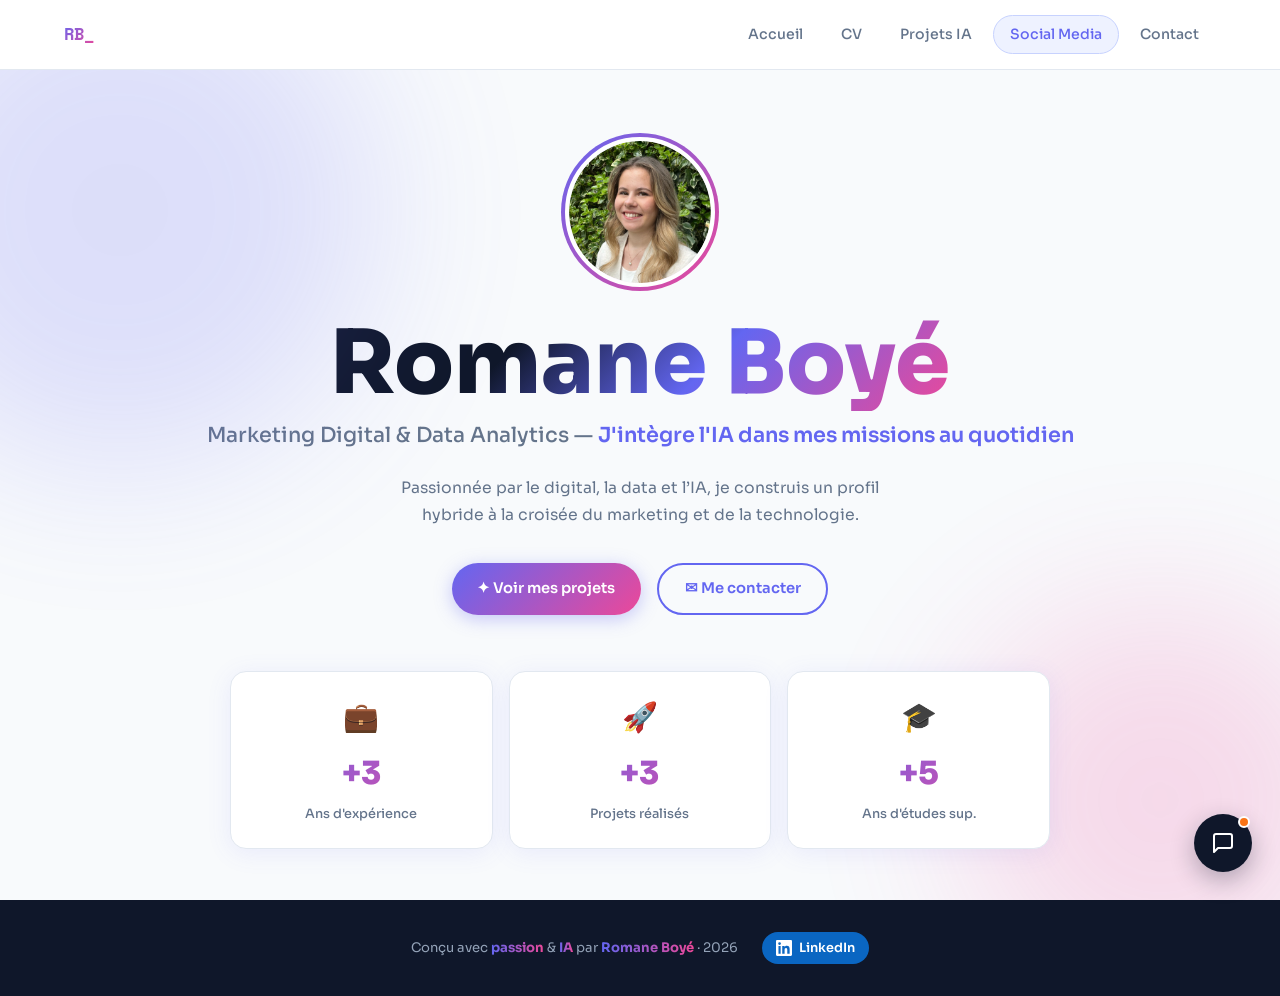
==== commit c7771dcf: "ajout de la page social media" ====
--- a/index.html
+++ b/index.html
@@ -17,9 +17,10 @@
   <nav>
     <a href="index.html" class="nav-logo">RB_</a>
     <ul class="nav-links">
-      <li><a href="index.html"   class="active">Accueil</a></li>
+      <li><a href="index.html">Accueil</a></li>
       <li><a href="cv.html">CV</a></li>
       <li><a href="projets.html">Projets IA</a></li>
+      <li><a href="social.html" class="active">Social Media</a></li>
       <li><a href="contact.html">Contact</a></li>
     </ul>
   </nav>
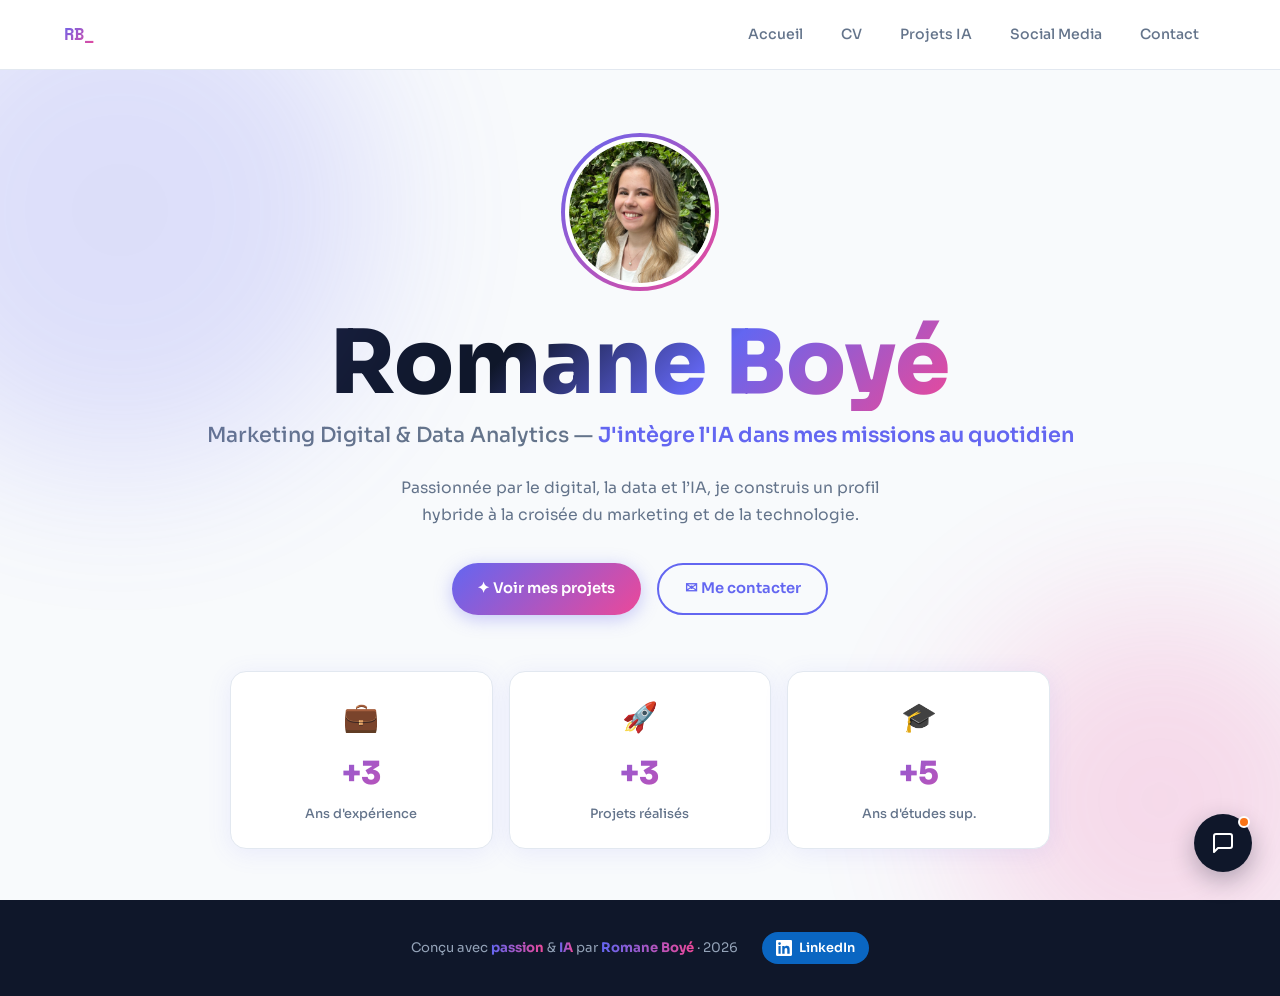
==== commit 16aba383: "bouton social" ====
--- a/index.html
+++ b/index.html
@@ -20,7 +20,7 @@
       <li><a href="index.html">Accueil</a></li>
       <li><a href="cv.html">CV</a></li>
       <li><a href="projets.html">Projets IA</a></li>
-      <li><a href="social.html" class="active">Social Media</a></li>
+      <li><a href="social.html">Social Media</a></li>
       <li><a href="contact.html">Contact</a></li>
     </ul>
   </nav>
